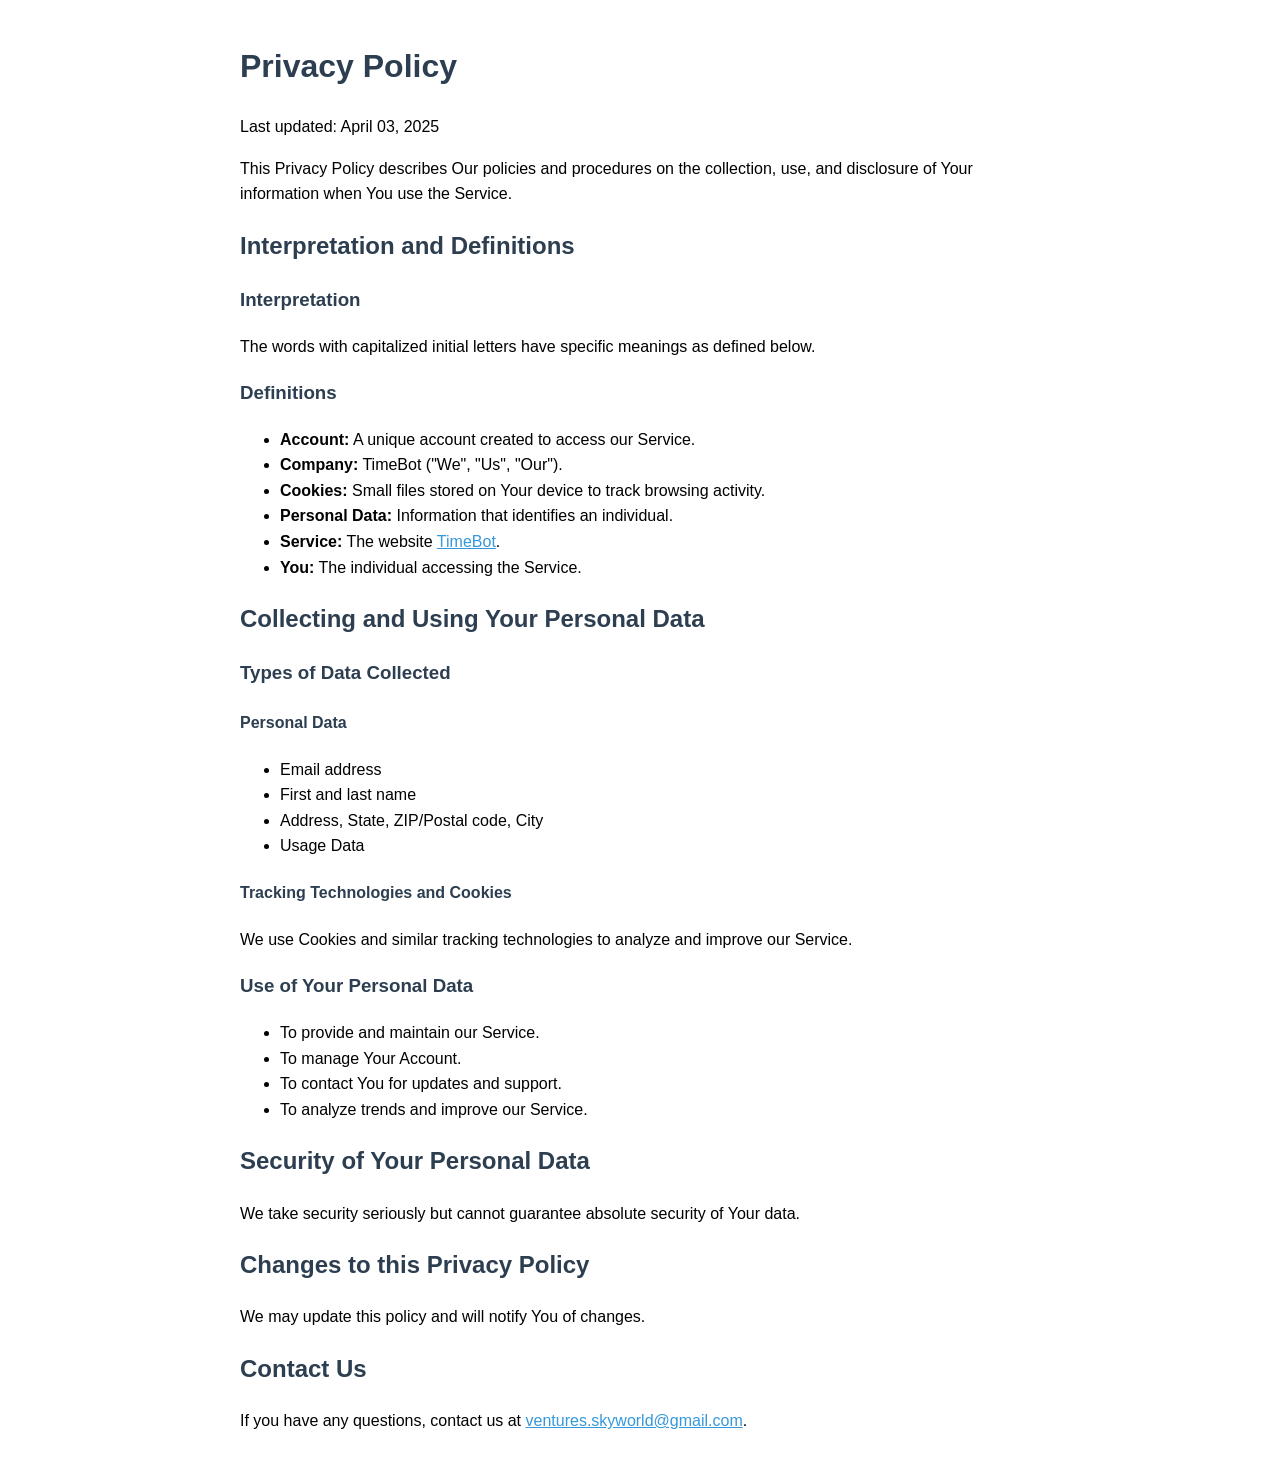
==== privacy.html @ 9f7af720 "Adding my Time management coach project on Github" ====
<!DOCTYPE html>
<html lang="en">
<head>
    <meta charset="UTF-8">
    <meta name="viewport" content="width=device-width, initial-scale=1.0">
    <title>Privacy Policy</title>
    <style>
        body {
            font-family: Arial, sans-serif;
            line-height: 1.6;
            margin: 20px;
            padding: 20px;
            max-width: 800px;
            margin: auto;
        }
        h1, h2, h3, h4 {
            color: #2C3E50;
        }
        a {
            color: #3498DB;
        }
    </style>
</head>
<body>
    <h1>Privacy Policy</h1>
    <p>Last updated: April 03, 2025</p>
    <p>This Privacy Policy describes Our policies and procedures on the collection, use, and disclosure of Your information when You use the Service.</p>
    
    <h2>Interpretation and Definitions</h2>
    <h3>Interpretation</h3>
    <p>The words with capitalized initial letters have specific meanings as defined below.</p>
    
    <h3>Definitions</h3>
    <ul>
        <li><strong>Account:</strong> A unique account created to access our Service.</li>
        <li><strong>Company:</strong> TimeBot ("We", "Us", "Our").</li>
        <li><strong>Cookies:</strong> Small files stored on Your device to track browsing activity.</li>
        <li><strong>Personal Data:</strong> Information that identifies an individual.</li>
        <li><strong>Service:</strong> The website <a href="https://time-management-coach.pages.dev" target="_blank">TimeBot</a>.</li>
        <li><strong>You:</strong> The individual accessing the Service.</li>
    </ul>
    
    <h2>Collecting and Using Your Personal Data</h2>
    <h3>Types of Data Collected</h3>
    <h4>Personal Data</h4>
    <ul>
        <li>Email address</li>
        <li>First and last name</li>
        <li>Address, State, ZIP/Postal code, City</li>
        <li>Usage Data</li>
    </ul>
    
    <h4>Tracking Technologies and Cookies</h4>
    <p>We use Cookies and similar tracking technologies to analyze and improve our Service.</p>
    
    <h3>Use of Your Personal Data</h3>
    <ul>
        <li>To provide and maintain our Service.</li>
        <li>To manage Your Account.</li>
        <li>To contact You for updates and support.</li>
        <li>To analyze trends and improve our Service.</li>
    </ul>
    
    <h2>Security of Your Personal Data</h2>
    <p>We take security seriously but cannot guarantee absolute security of Your data.</p>
    
    <h2>Changes to this Privacy Policy</h2>
    <p>We may update this policy and will notify You of changes.</p>
    
    <h2>Contact Us</h2>
    <p>If you have any questions, contact us at <a href="mailto:ventures.skyworld@gmail.com">ventures.skyworld@gmail.com</a>.</p>
</body>
</html>
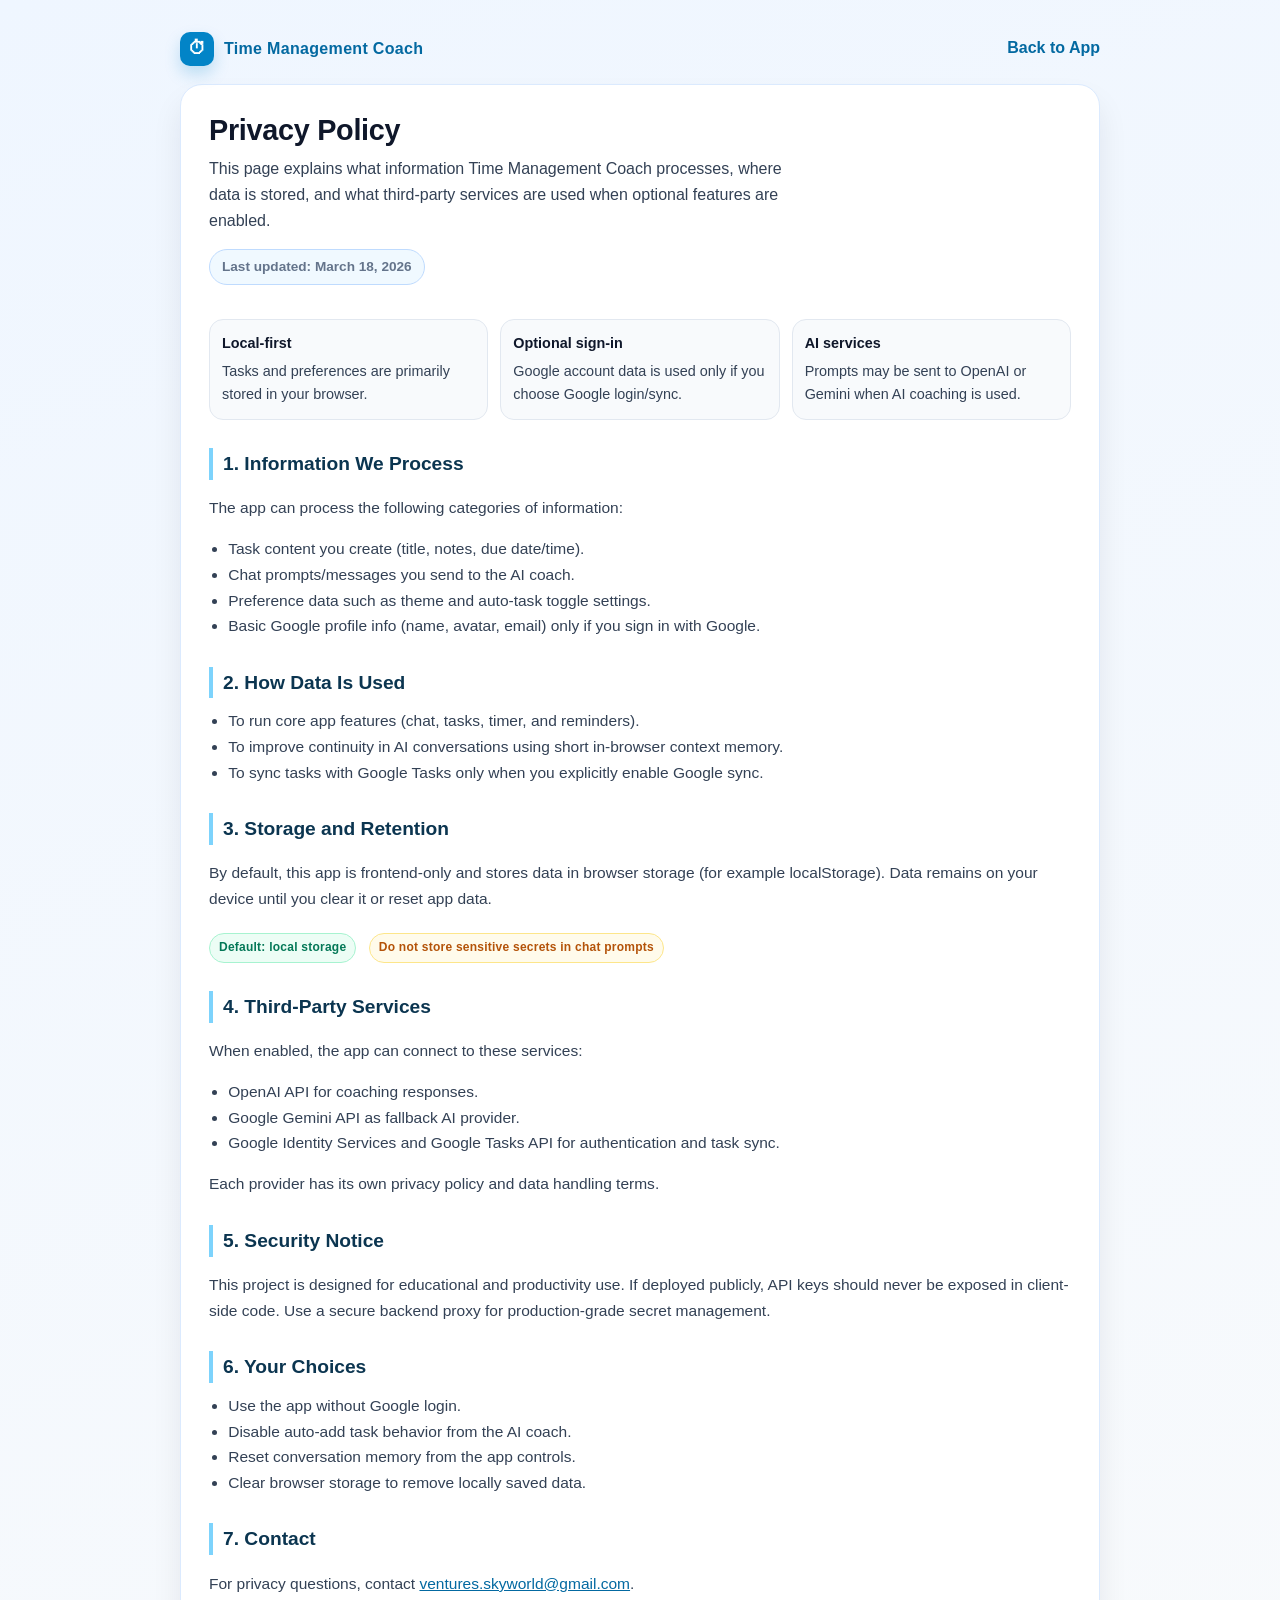
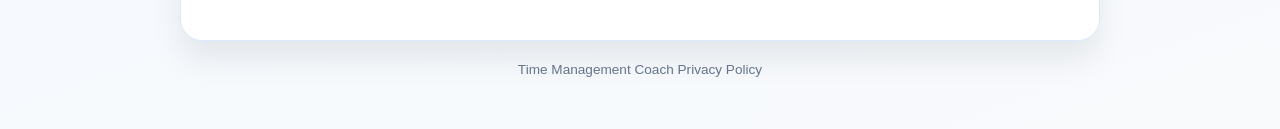
==== commit ef2020cc: "updated the ui" ====
--- a/privacy.html
+++ b/privacy.html
@@ -3,71 +3,293 @@
 <head>
     <meta charset="UTF-8">
     <meta name="viewport" content="width=device-width, initial-scale=1.0">
-    <title>Privacy Policy</title>
+    <title>Privacy Policy | Time Management Coach</title>
+    <meta name="description" content="Privacy policy for Time Management Coach, including data handling, AI provider usage, and Google integration details.">
     <style>
+        :root {
+            --bg-top: #eff6ff;
+            --bg-bottom: #f8fafc;
+            --card: #ffffff;
+            --text-primary: #0f172a;
+            --text-secondary: #334155;
+            --border: #dbeafe;
+            --brand: #0284c7;
+            --brand-dark: #0369a1;
+            --muted: #64748b;
+            --ok: #047857;
+            --warn: #b45309;
+        }
+
+        * {
+            box-sizing: border-box;
+        }
+
         body {
-            font-family: Arial, sans-serif;
-            line-height: 1.6;
-            margin: 20px;
-            padding: 20px;
-            max-width: 800px;
-            margin: auto;
-        }
-        h1, h2, h3, h4 {
-            color: #2C3E50;
-        }
+            margin: 0;
+            font-family: "Segoe UI", "Trebuchet MS", "Verdana", sans-serif;
+            color: var(--text-primary);
+            background: linear-gradient(160deg, var(--bg-top), var(--bg-bottom));
+            line-height: 1.65;
+            min-height: 100vh;
+        }
+
+        .shell {
+            max-width: 960px;
+            margin: 0 auto;
+            padding: 32px 20px 48px;
+        }
+
+        .topbar {
+            display: flex;
+            align-items: center;
+            justify-content: space-between;
+            gap: 16px;
+            margin-bottom: 18px;
+        }
+
+        .brand {
+            display: inline-flex;
+            align-items: center;
+            gap: 10px;
+            font-weight: 700;
+            color: var(--brand-dark);
+            text-decoration: none;
+            letter-spacing: 0.02em;
+        }
+
+        .brand-mark {
+            width: 34px;
+            height: 34px;
+            border-radius: 10px;
+            display: grid;
+            place-items: center;
+            background: var(--brand);
+            color: #fff;
+            font-size: 18px;
+            box-shadow: 0 8px 16px rgba(2, 132, 199, 0.22);
+        }
+
+        .back-link {
+            color: var(--brand-dark);
+            font-weight: 600;
+            text-decoration: none;
+            border-bottom: 1px solid transparent;
+        }
+
+        .back-link:hover {
+            border-bottom-color: var(--brand-dark);
+        }
+
+        .card {
+            background: var(--card);
+            border: 1px solid var(--border);
+            border-radius: 22px;
+            padding: 28px;
+            box-shadow: 0 18px 30px rgba(15, 23, 42, 0.08);
+        }
+
+        h1 {
+            margin: 0;
+            font-size: clamp(1.8rem, 2vw, 2.3rem);
+            line-height: 1.2;
+            letter-spacing: -0.01em;
+        }
+
+        .subtitle {
+            margin: 8px 0 0;
+            color: var(--text-secondary);
+            font-size: 1rem;
+            max-width: 68ch;
+        }
+
+        .meta {
+            margin-top: 14px;
+            display: inline-flex;
+            align-items: center;
+            gap: 8px;
+            padding: 6px 12px;
+            border: 1px solid #bfdbfe;
+            border-radius: 999px;
+            color: var(--muted);
+            font-size: 0.85rem;
+            font-weight: 600;
+            background: #f0f9ff;
+        }
+
+        .note-grid {
+            margin: 20px 0 24px;
+            display: grid;
+            grid-template-columns: repeat(3, minmax(0, 1fr));
+            gap: 12px;
+        }
+
+        .note {
+            border: 1px solid #e2e8f0;
+            border-radius: 14px;
+            padding: 12px;
+            background: #f8fafc;
+            font-size: 0.9rem;
+            color: var(--text-secondary);
+        }
+
+        .note strong {
+            color: var(--text-primary);
+            display: block;
+            margin-bottom: 4px;
+            font-size: 0.9rem;
+        }
+
+        h2 {
+            margin: 28px 0 10px;
+            font-size: 1.2rem;
+            color: #0b3550;
+            border-left: 4px solid #7dd3fc;
+            padding-left: 10px;
+        }
+
+        p,
+        li {
+            color: var(--text-secondary);
+            font-size: 0.97rem;
+        }
+
+        ul {
+            margin: 8px 0 0;
+            padding-left: 1.2rem;
+        }
+
+        .tag {
+            display: inline-block;
+            margin-top: 6px;
+            margin-right: 8px;
+            padding: 4px 9px;
+            border-radius: 999px;
+            font-size: 0.75rem;
+            font-weight: 700;
+            letter-spacing: 0.02em;
+        }
+
+        .tag-ok {
+            color: var(--ok);
+            background: #ecfdf5;
+            border: 1px solid #a7f3d0;
+        }
+
+        .tag-warn {
+            color: var(--warn);
+            background: #fffbeb;
+            border: 1px solid #fde68a;
+        }
+
         a {
-            color: #3498DB;
+            color: var(--brand-dark);
+        }
+
+        footer {
+            text-align: center;
+            margin-top: 18px;
+            color: var(--muted);
+            font-size: 0.85rem;
+        }
+
+        @media (max-width: 760px) {
+            .shell {
+                padding: 20px 14px 36px;
+            }
+
+            .card {
+                padding: 20px;
+            }
+
+            .topbar {
+                flex-direction: column;
+                align-items: flex-start;
+            }
+
+            .note-grid {
+                grid-template-columns: 1fr;
+            }
         }
     </style>
 </head>
 <body>
-    <h1>Privacy Policy</h1>
-    <p>Last updated: April 03, 2025</p>
-    <p>This Privacy Policy describes Our policies and procedures on the collection, use, and disclosure of Your information when You use the Service.</p>
-    
-    <h2>Interpretation and Definitions</h2>
-    <h3>Interpretation</h3>
-    <p>The words with capitalized initial letters have specific meanings as defined below.</p>
-    
-    <h3>Definitions</h3>
-    <ul>
-        <li><strong>Account:</strong> A unique account created to access our Service.</li>
-        <li><strong>Company:</strong> TimeBot ("We", "Us", "Our").</li>
-        <li><strong>Cookies:</strong> Small files stored on Your device to track browsing activity.</li>
-        <li><strong>Personal Data:</strong> Information that identifies an individual.</li>
-        <li><strong>Service:</strong> The website <a href="https://time-management-coach.pages.dev" target="_blank">TimeBot</a>.</li>
-        <li><strong>You:</strong> The individual accessing the Service.</li>
-    </ul>
-    
-    <h2>Collecting and Using Your Personal Data</h2>
-    <h3>Types of Data Collected</h3>
-    <h4>Personal Data</h4>
-    <ul>
-        <li>Email address</li>
-        <li>First and last name</li>
-        <li>Address, State, ZIP/Postal code, City</li>
-        <li>Usage Data</li>
-    </ul>
-    
-    <h4>Tracking Technologies and Cookies</h4>
-    <p>We use Cookies and similar tracking technologies to analyze and improve our Service.</p>
-    
-    <h3>Use of Your Personal Data</h3>
-    <ul>
-        <li>To provide and maintain our Service.</li>
-        <li>To manage Your Account.</li>
-        <li>To contact You for updates and support.</li>
-        <li>To analyze trends and improve our Service.</li>
-    </ul>
-    
-    <h2>Security of Your Personal Data</h2>
-    <p>We take security seriously but cannot guarantee absolute security of Your data.</p>
-    
-    <h2>Changes to this Privacy Policy</h2>
-    <p>We may update this policy and will notify You of changes.</p>
-    
-    <h2>Contact Us</h2>
-    <p>If you have any questions, contact us at <a href="mailto:ventures.skyworld@gmail.com">ventures.skyworld@gmail.com</a>.</p>
+    <div class="shell">
+        <div class="topbar">
+            <a class="brand" href="index.html" aria-label="Back to Time Management Coach">
+                <span class="brand-mark">⏱</span>
+                <span>Time Management Coach</span>
+            </a>
+            <a class="back-link" href="index.html">Back to App</a>
+        </div>
+
+        <main class="card">
+            <h1>Privacy Policy</h1>
+            <p class="subtitle">This page explains what information Time Management Coach processes, where data is stored, and what third-party services are used when optional features are enabled.</p>
+            <p class="meta">Last updated: March 18, 2026</p>
+
+            <div class="note-grid" aria-label="Privacy summary">
+                <div class="note">
+                    <strong>Local-first</strong>
+                    Tasks and preferences are primarily stored in your browser.
+                </div>
+                <div class="note">
+                    <strong>Optional sign-in</strong>
+                    Google account data is used only if you choose Google login/sync.
+                </div>
+                <div class="note">
+                    <strong>AI services</strong>
+                    Prompts may be sent to OpenAI or Gemini when AI coaching is used.
+                </div>
+            </div>
+
+            <h2>1. Information We Process</h2>
+            <p>The app can process the following categories of information:</p>
+            <ul>
+                <li>Task content you create (title, notes, due date/time).</li>
+                <li>Chat prompts/messages you send to the AI coach.</li>
+                <li>Preference data such as theme and auto-task toggle settings.</li>
+                <li>Basic Google profile info (name, avatar, email) only if you sign in with Google.</li>
+            </ul>
+
+            <h2>2. How Data Is Used</h2>
+            <ul>
+                <li>To run core app features (chat, tasks, timer, and reminders).</li>
+                <li>To improve continuity in AI conversations using short in-browser context memory.</li>
+                <li>To sync tasks with Google Tasks only when you explicitly enable Google sync.</li>
+            </ul>
+
+            <h2>3. Storage and Retention</h2>
+            <p>By default, this app is frontend-only and stores data in browser storage (for example localStorage). Data remains on your device until you clear it or reset app data.</p>
+            <span class="tag tag-ok">Default: local storage</span>
+            <span class="tag tag-warn">Do not store sensitive secrets in chat prompts</span>
+
+            <h2>4. Third-Party Services</h2>
+            <p>When enabled, the app can connect to these services:</p>
+            <ul>
+                <li>OpenAI API for coaching responses.</li>
+                <li>Google Gemini API as fallback AI provider.</li>
+                <li>Google Identity Services and Google Tasks API for authentication and task sync.</li>
+            </ul>
+            <p>Each provider has its own privacy policy and data handling terms.</p>
+
+            <h2>5. Security Notice</h2>
+            <p>This project is designed for educational and productivity use. If deployed publicly, API keys should never be exposed in client-side code. Use a secure backend proxy for production-grade secret management.</p>
+
+            <h2>6. Your Choices</h2>
+            <ul>
+                <li>Use the app without Google login.</li>
+                <li>Disable auto-add task behavior from the AI coach.</li>
+                <li>Reset conversation memory from the app controls.</li>
+                <li>Clear browser storage to remove locally saved data.</li>
+            </ul>
+
+            <h2>7. Contact</h2>
+            <p>For privacy questions, contact <a href="mailto:ventures.skyworld@gmail.com">ventures.skyworld@gmail.com</a>.</p>
+        </main>
+
+        <footer>
+            Time Management Coach Privacy Policy
+        </footer>
+    </div>
 </body>
 </html>
